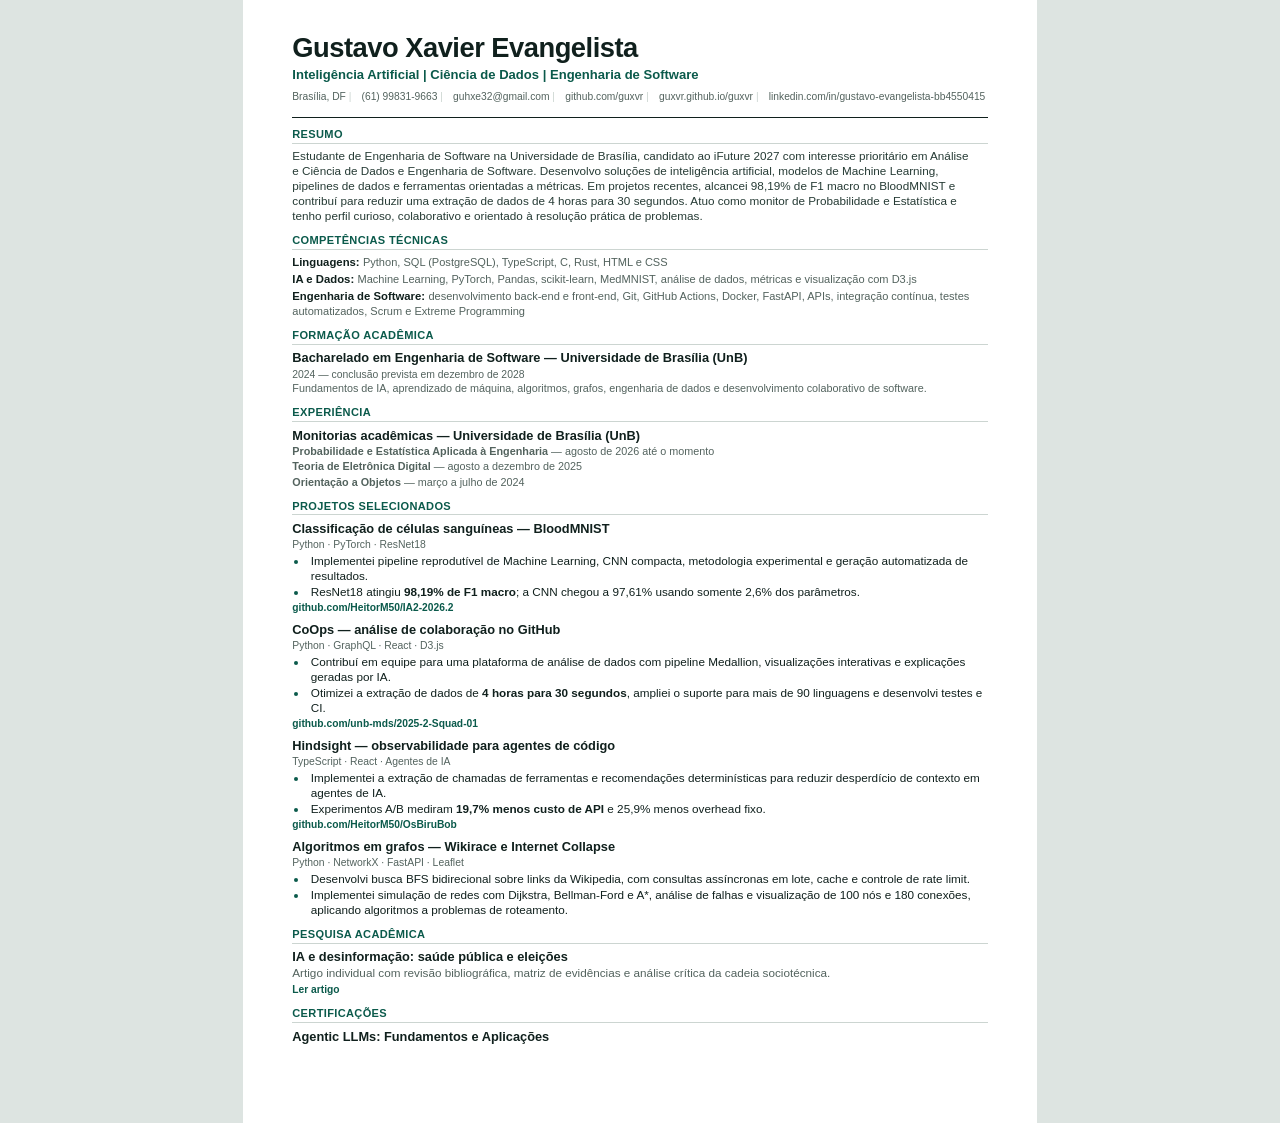
==== resume/gustavo-xavier-cv.html @ 0805de51 "feat: add CV files and update LinkedIn profile link in index" ====
<!doctype html>
<html lang="pt-BR">
  <head>
    <meta charset="UTF-8" />
    <meta name="viewport" content="width=device-width, initial-scale=1.0" />
    <meta name="description" content="Currículo de Gustavo Xavier Evangelista — Inteligência Artificial, Dados e Engenharia de Software." />
    <title>Gustavo Xavier Evangelista — Currículo</title>
    <style>
      :root {
        --ink: #10201d;
        --muted: #53635e;
        --line: #ccd5d1;
        --accent: #0b5a4b;
      }

      * { box-sizing: border-box; }

      @page { size: A4; margin: 0; }

      html { background: #dde4e1; }

      body {
        width: 210mm;
        min-height: 297mm;
        margin: 0 auto;
        padding: 9mm 13mm 8mm;
        background: #fff;
        color: var(--ink);
        font-family: Arial, Helvetica, sans-serif;
        font-size: 8.8pt;
        line-height: 1.27;
        -webkit-font-smoothing: antialiased;
      }

      a { color: inherit; text-decoration: none; }

      .header {
        padding-bottom: 3.2mm;
        border-bottom: 1.5px solid var(--ink);
      }

      h1 { margin: 0; font-size: 20.5pt; line-height: 1; letter-spacing: -.5px; }
      .headline { margin: 1.5mm 0 0; color: var(--accent); font-size: 9.8pt; font-weight: 700; }

      .contact {
        display: flex;
        flex-wrap: wrap;
        gap: .8mm 2.7mm;
        margin-top: 1.8mm;
        color: var(--muted);
        font-size: 7.7pt;
      }
      .contact span:not(:last-child)::after,
      .contact a:not(:last-child)::after { content: "  |"; color: var(--line); }
      .contact a { border-bottom: .5px solid transparent; }
      .contact a:hover { border-color: currentColor; }

      section { margin-top: 3mm; }
      h2 {
        margin: 0 0 1.5mm;
        padding-bottom: .7mm;
        border-bottom: 1px solid var(--line);
        color: var(--accent);
        font-size: 8.3pt;
        line-height: 1;
        letter-spacing: .35px;
        text-transform: uppercase;
      }

      p { margin: 0; }
      .summary { max-width: 180mm; color: #263b35; }

      .skills { display: grid; gap: .5mm; }
      .skill strong { font-size: 8.5pt; }
      .skill span { color: var(--muted); font-size: 8.3pt; }

      h3 { margin: 0; font-size: 9.6pt; line-height: 1.2; }
      .period, .tech { display: block; margin-top: .5mm; color: var(--muted); font-size: 7.8pt; }
      .education-detail { margin-top: .45mm; color: var(--muted); font-size: 8.1pt; }

      .project { margin-top: 1.9mm; break-inside: avoid; }
      .project:first-of-type { margin-top: 0; }
      .project-link { color: var(--accent); font-size: 7.7pt; font-weight: 700; }
      ul { margin: .7mm 0 0; padding-left: 4.2mm; }
      li { margin: .3mm 0 0; padding-left: .7mm; }
      li::marker { color: var(--accent); }

      .research-row p { margin-top: .5mm; color: var(--muted); }
      .research-row .project-link { display: inline-block; margin-top: .5mm; }

      @media print {
        html { background: #fff; }
        body { margin: 0; print-color-adjust: exact; -webkit-print-color-adjust: exact; }
      }
    </style>
  </head>
  <body>
    <header class="header">
      <h1>Gustavo Xavier Evangelista</h1>
      <p class="headline">Inteligência Artificial | Ciência de Dados | Engenharia de Software</p>
      <div class="contact" aria-label="Contato">
        <span>Brasília, DF</span>
        <a href="tel:+5561998319663">(61) 99831-9663</a>
        <a href="mailto:guhxe32@gmail.com">guhxe32@gmail.com</a>
        <a href="https://github.com/guxvr">github.com/guxvr</a>
        <a href="https://guxvr.github.io/guxvr/">guxvr.github.io/guxvr</a>
        <a href="https://www.linkedin.com/in/gustavo-evangelista-bb4550415/">linkedin.com/in/gustavo-evangelista-bb4550415</a>
      </div>
    </header>

    <main>
      <section aria-labelledby="resumo">
        <h2 id="resumo">Resumo</h2>
        <p class="summary">
          Estudante de Engenharia de Software na Universidade de Brasília, candidato ao iFuture 2027 com interesse
          prioritário em Análise e Ciência de Dados e Engenharia de Software. Desenvolvo soluções de inteligência
          artificial, modelos de Machine Learning, pipelines de dados e ferramentas orientadas a métricas. Em projetos
          recentes, alcancei 98,19% de F1 macro no BloodMNIST e contribuí para reduzir uma extração de dados de 4 horas
          para 30 segundos. Atuo como monitor de Probabilidade e Estatística e tenho perfil curioso, colaborativo e
          orientado à resolução prática de problemas.
        </p>
      </section>

      <section aria-labelledby="competencias">
        <h2 id="competencias">Competências técnicas</h2>
        <div class="skills">
          <div class="skill"><strong>Linguagens:</strong> <span>Python, SQL (PostgreSQL), TypeScript, C, Rust, HTML e CSS</span></div>
          <div class="skill"><strong>IA e Dados:</strong> <span>Machine Learning, PyTorch, Pandas, scikit-learn, MedMNIST, análise de dados, métricas e visualização com D3.js</span></div>
          <div class="skill"><strong>Engenharia de Software:</strong> <span>desenvolvimento back-end e front-end, Git, GitHub Actions, Docker, FastAPI, APIs, integração contínua, testes automatizados, Scrum e Extreme Programming</span></div>
        </div>
      </section>

      <section aria-labelledby="formacao">
        <h2 id="formacao">Formação acadêmica</h2>
        <div class="education-row">
          <h3>Bacharelado em Engenharia de Software — Universidade de Brasília (UnB)</h3>
          <span class="period">2024 — conclusão prevista em dezembro de 2028</span>
        </div>
        <p class="education-detail">Fundamentos de IA, aprendizado de máquina, algoritmos, grafos, engenharia de dados e desenvolvimento colaborativo de software.</p>
      </section>

      <section aria-labelledby="experiencia">
        <h2 id="experiencia">Experiência</h2>
        <h3>Monitorias acadêmicas — Universidade de Brasília (UnB)</h3>
        <p class="education-detail"><strong>Probabilidade e Estatística Aplicada à Engenharia</strong> — agosto de 2026 até o momento</p>
        <p class="education-detail"><strong>Teoria de Eletrônica Digital</strong> — agosto a dezembro de 2025</p>
        <p class="education-detail"><strong>Orientação a Objetos</strong> — março a julho de 2024</p>
      </section>

      <section aria-labelledby="projetos">
        <h2 id="projetos">Projetos selecionados</h2>

        <article class="project">
          <div class="project-head">
            <h3>Classificação de células sanguíneas — BloodMNIST</h3>
            <span class="tech">Python · PyTorch · ResNet18</span>
          </div>
          <ul>
            <li>Implementei pipeline reprodutível de Machine Learning, CNN compacta, metodologia experimental e geração automatizada de resultados.</li>
            <li>ResNet18 atingiu <strong>98,19% de F1 macro</strong>; a CNN chegou a 97,61% usando somente 2,6% dos parâmetros.</li>
          </ul>
          <a class="project-link" href="https://github.com/HeitorM50/IA2-2026.2">github.com/HeitorM50/IA2-2026.2</a>
        </article>

        <article class="project">
          <div class="project-head">
            <h3>CoOps — análise de colaboração no GitHub</h3>
            <span class="tech">Python · GraphQL · React · D3.js</span>
          </div>
          <ul>
            <li>Contribuí em equipe para uma plataforma de análise de dados com pipeline Medallion, visualizações interativas e explicações geradas por IA.</li>
            <li>Otimizei a extração de dados de <strong>4 horas para 30 segundos</strong>, ampliei o suporte para mais de 90 linguagens e desenvolvi testes e CI.</li>
          </ul>
          <a class="project-link" href="https://github.com/unb-mds/2025-2-Squad-01">github.com/unb-mds/2025-2-Squad-01</a>
        </article>

        <article class="project">
          <div class="project-head">
            <h3>Hindsight — observabilidade para agentes de código</h3>
            <span class="tech">TypeScript · React · Agentes de IA</span>
          </div>
          <ul>
            <li>Implementei a extração de chamadas de ferramentas e recomendações determinísticas para reduzir desperdício de contexto em agentes de IA.</li>
            <li>Experimentos A/B mediram <strong>19,7% menos custo de API</strong> e 25,9% menos overhead fixo.</li>
          </ul>
          <a class="project-link" href="https://github.com/HeitorM50/OsBiruBob">github.com/HeitorM50/OsBiruBob</a>
        </article>

        <article class="project">
          <div class="project-head">
            <h3>Algoritmos em grafos — Wikirace e Internet Collapse</h3>
            <span class="tech">Python · NetworkX · FastAPI · Leaflet</span>
          </div>
          <ul>
            <li>Desenvolvi busca BFS bidirecional sobre links da Wikipedia, com consultas assíncronas em lote, cache e controle de rate limit.</li>
            <li>Implementei simulação de redes com Dijkstra, Bellman-Ford e A*, análise de falhas e visualização de 100 nós e 180 conexões, aplicando algoritmos a problemas de roteamento.</li>
          </ul>
        </article>
      </section>

      <section aria-labelledby="pesquisa">
        <h2 id="pesquisa">Pesquisa acadêmica</h2>
        <div class="research-row">
          <div>
            <h3>IA e desinformação: saúde pública e eleições</h3>
            <p>Artigo individual com revisão bibliográfica, matriz de evidências e análise crítica da cadeia sociotécnica.</p>
          </div>
          <a class="project-link" href="https://guxvr.github.io/guxvr/assets/docs/artigo-ia-desinformacao.pdf">Ler artigo</a>
        </div>
      </section>

      <section aria-labelledby="certificacoes">
        <h2 id="certificacoes">Certificações</h2>
        <h3>Agentic LLMs: Fundamentos e Aplicações</h3>
      </section>
    </main>

  </body>
</html>
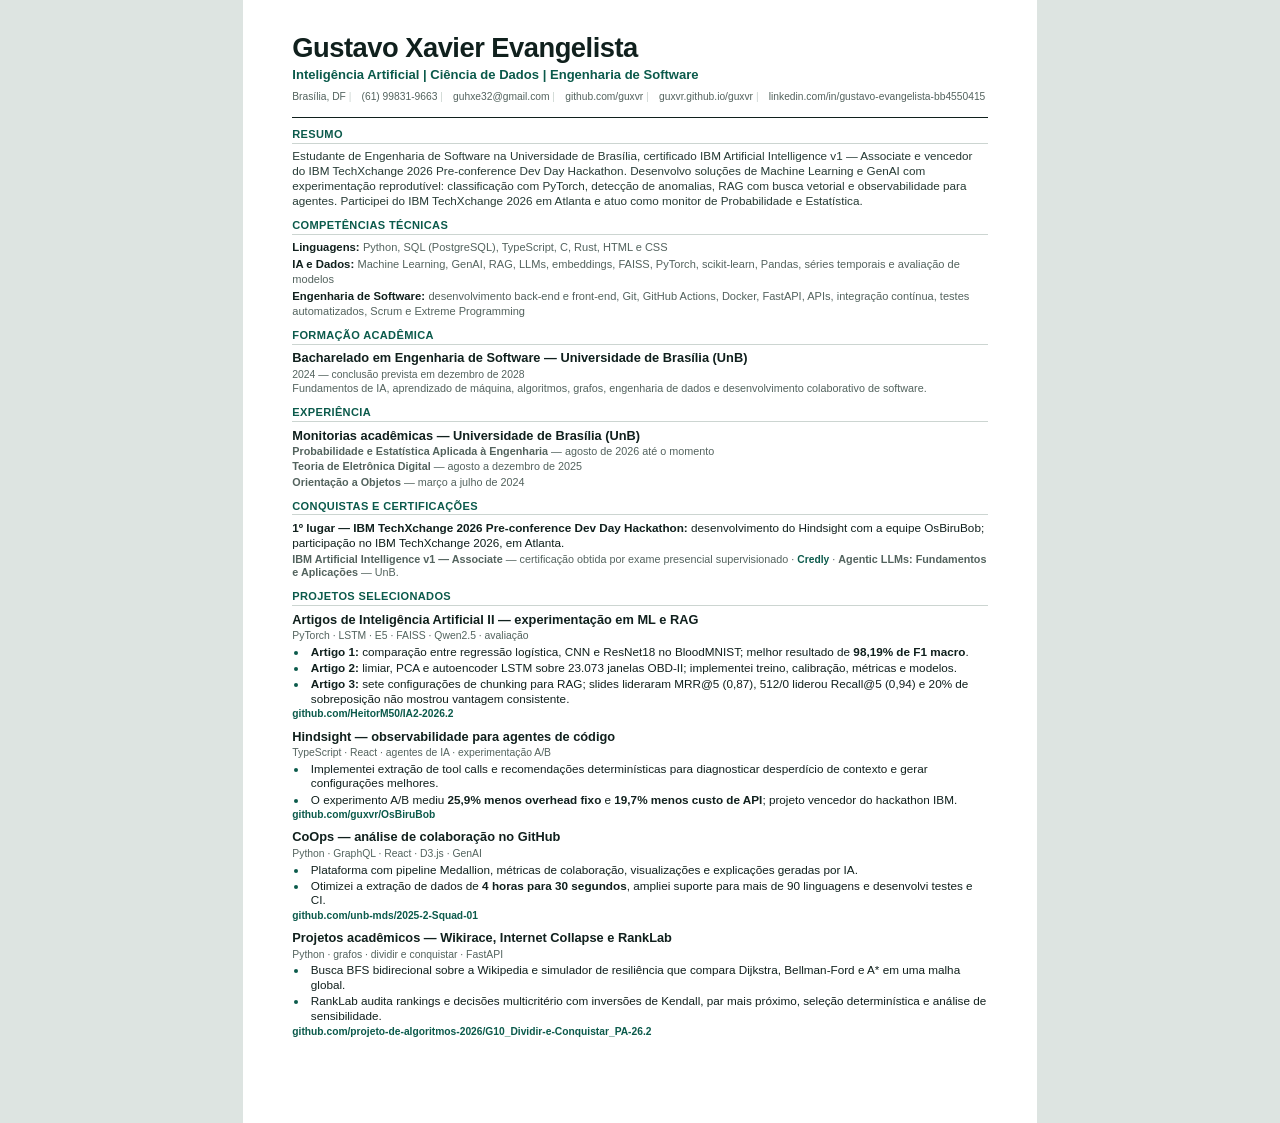
==== commit e0f17705: "feat(resume): add AI achievements and iFood GenAI CV" ====
--- a/resume/gustavo-xavier-cv.html
+++ b/resume/gustavo-xavier-cv.html
@@ -112,12 +112,11 @@
       <section aria-labelledby="resumo">
         <h2 id="resumo">Resumo</h2>
         <p class="summary">
-          Estudante de Engenharia de Software na Universidade de Brasília, candidato ao iFuture 2027 com interesse
-          prioritário em Análise e Ciência de Dados e Engenharia de Software. Desenvolvo soluções de inteligência
-          artificial, modelos de Machine Learning, pipelines de dados e ferramentas orientadas a métricas. Em projetos
-          recentes, alcancei 98,19% de F1 macro no BloodMNIST e contribuí para reduzir uma extração de dados de 4 horas
-          para 30 segundos. Atuo como monitor de Probabilidade e Estatística e tenho perfil curioso, colaborativo e
-          orientado à resolução prática de problemas.
+          Estudante de Engenharia de Software na Universidade de Brasília, certificado IBM Artificial Intelligence
+          v1 — Associate e vencedor do IBM TechXchange 2026 Pre-conference Dev Day Hackathon. Desenvolvo soluções de
+          Machine Learning e GenAI com experimentação reprodutível: classificação com PyTorch, detecção de anomalias,
+          RAG com busca vetorial e observabilidade para agentes. Participei do IBM TechXchange 2026 em Atlanta e atuo
+          como monitor de Probabilidade e Estatística.
         </p>
       </section>
 
@@ -125,7 +124,7 @@
         <h2 id="competencias">Competências técnicas</h2>
         <div class="skills">
           <div class="skill"><strong>Linguagens:</strong> <span>Python, SQL (PostgreSQL), TypeScript, C, Rust, HTML e CSS</span></div>
-          <div class="skill"><strong>IA e Dados:</strong> <span>Machine Learning, PyTorch, Pandas, scikit-learn, MedMNIST, análise de dados, métricas e visualização com D3.js</span></div>
+          <div class="skill"><strong>IA e Dados:</strong> <span>Machine Learning, GenAI, RAG, LLMs, embeddings, FAISS, PyTorch, scikit-learn, Pandas, séries temporais e avaliação de modelos</span></div>
           <div class="skill"><strong>Engenharia de Software:</strong> <span>desenvolvimento back-end e front-end, Git, GitHub Actions, Docker, FastAPI, APIs, integração contínua, testes automatizados, Scrum e Extreme Programming</span></div>
         </div>
       </section>
@@ -147,71 +146,63 @@
         <p class="education-detail"><strong>Orientação a Objetos</strong> — março a julho de 2024</p>
       </section>
 
+      <section aria-labelledby="conquistas">
+        <h2 id="conquistas">Conquistas e certificações</h2>
+        <p><strong>1º lugar — IBM TechXchange 2026 Pre-conference Dev Day Hackathon:</strong> desenvolvimento do Hindsight com a equipe OsBiruBob; participação no IBM TechXchange 2026, em Atlanta.</p>
+        <p class="education-detail"><strong>IBM Artificial Intelligence v1 — Associate</strong> — certificação obtida por exame presencial supervisionado · <a class="project-link" href="https://www.credly.com/badges/b7a9377f-bfa8-40fb-81f2-3b67e5ed50d9/linked_in_profile">Credly</a> · <strong>Agentic LLMs: Fundamentos e Aplicações</strong> — UnB.</p>
+      </section>
+
       <section aria-labelledby="projetos">
         <h2 id="projetos">Projetos selecionados</h2>
 
         <article class="project">
           <div class="project-head">
-            <h3>Classificação de células sanguíneas — BloodMNIST</h3>
-            <span class="tech">Python · PyTorch · ResNet18</span>
-          </div>
-          <ul>
-            <li>Implementei pipeline reprodutível de Machine Learning, CNN compacta, metodologia experimental e geração automatizada de resultados.</li>
-            <li>ResNet18 atingiu <strong>98,19% de F1 macro</strong>; a CNN chegou a 97,61% usando somente 2,6% dos parâmetros.</li>
+            <h3>Artigos de Inteligência Artificial II — experimentação em ML e RAG</h3>
+            <span class="tech">PyTorch · LSTM · E5 · FAISS · Qwen2.5 · avaliação</span>
+          </div>
+          <ul>
+            <li><strong>Artigo 1:</strong> comparação entre regressão logística, CNN e ResNet18 no BloodMNIST; melhor resultado de <strong>98,19% de F1 macro</strong>.</li>
+            <li><strong>Artigo 2:</strong> limiar, PCA e autoencoder LSTM sobre 23.073 janelas OBD-II; implementei treino, calibração, métricas e modelos.</li>
+            <li><strong>Artigo 3:</strong> sete configurações de chunking para RAG; slides lideraram MRR@5 (0,87), 512/0 liderou Recall@5 (0,94) e 20% de sobreposição não mostrou vantagem consistente.</li>
           </ul>
           <a class="project-link" href="https://github.com/HeitorM50/IA2-2026.2">github.com/HeitorM50/IA2-2026.2</a>
         </article>
 
         <article class="project">
           <div class="project-head">
+            <h3>Hindsight — observabilidade para agentes de código</h3>
+            <span class="tech">TypeScript · React · agentes de IA · experimentação A/B</span>
+          </div>
+          <ul>
+            <li>Implementei extração de tool calls e recomendações determinísticas para diagnosticar desperdício de contexto e gerar configurações melhores.</li>
+            <li>O experimento A/B mediu <strong>25,9% menos overhead fixo</strong> e <strong>19,7% menos custo de API</strong>; projeto vencedor do hackathon IBM.</li>
+          </ul>
+          <a class="project-link" href="https://github.com/guxvr/OsBiruBob">github.com/guxvr/OsBiruBob</a>
+        </article>
+
+        <article class="project">
+          <div class="project-head">
             <h3>CoOps — análise de colaboração no GitHub</h3>
-            <span class="tech">Python · GraphQL · React · D3.js</span>
-          </div>
-          <ul>
-            <li>Contribuí em equipe para uma plataforma de análise de dados com pipeline Medallion, visualizações interativas e explicações geradas por IA.</li>
-            <li>Otimizei a extração de dados de <strong>4 horas para 30 segundos</strong>, ampliei o suporte para mais de 90 linguagens e desenvolvi testes e CI.</li>
+            <span class="tech">Python · GraphQL · React · D3.js · GenAI</span>
+          </div>
+          <ul>
+            <li>Plataforma com pipeline Medallion, métricas de colaboração, visualizações e explicações geradas por IA.</li>
+            <li>Otimizei a extração de dados de <strong>4 horas para 30 segundos</strong>, ampliei suporte para mais de 90 linguagens e desenvolvi testes e CI.</li>
           </ul>
           <a class="project-link" href="https://github.com/unb-mds/2025-2-Squad-01">github.com/unb-mds/2025-2-Squad-01</a>
         </article>
 
         <article class="project">
           <div class="project-head">
-            <h3>Hindsight — observabilidade para agentes de código</h3>
-            <span class="tech">TypeScript · React · Agentes de IA</span>
-          </div>
-          <ul>
-            <li>Implementei a extração de chamadas de ferramentas e recomendações determinísticas para reduzir desperdício de contexto em agentes de IA.</li>
-            <li>Experimentos A/B mediram <strong>19,7% menos custo de API</strong> e 25,9% menos overhead fixo.</li>
-          </ul>
-          <a class="project-link" href="https://github.com/HeitorM50/OsBiruBob">github.com/HeitorM50/OsBiruBob</a>
-        </article>
-
-        <article class="project">
-          <div class="project-head">
-            <h3>Algoritmos em grafos — Wikirace e Internet Collapse</h3>
-            <span class="tech">Python · NetworkX · FastAPI · Leaflet</span>
-          </div>
-          <ul>
-            <li>Desenvolvi busca BFS bidirecional sobre links da Wikipedia, com consultas assíncronas em lote, cache e controle de rate limit.</li>
-            <li>Implementei simulação de redes com Dijkstra, Bellman-Ford e A*, análise de falhas e visualização de 100 nós e 180 conexões, aplicando algoritmos a problemas de roteamento.</li>
-          </ul>
-        </article>
-      </section>
-
-      <section aria-labelledby="pesquisa">
-        <h2 id="pesquisa">Pesquisa acadêmica</h2>
-        <div class="research-row">
-          <div>
-            <h3>IA e desinformação: saúde pública e eleições</h3>
-            <p>Artigo individual com revisão bibliográfica, matriz de evidências e análise crítica da cadeia sociotécnica.</p>
-          </div>
-          <a class="project-link" href="https://guxvr.github.io/guxvr/assets/docs/artigo-ia-desinformacao.pdf">Ler artigo</a>
-        </div>
-      </section>
-
-      <section aria-labelledby="certificacoes">
-        <h2 id="certificacoes">Certificações</h2>
-        <h3>Agentic LLMs: Fundamentos e Aplicações</h3>
+            <h3>Projetos acadêmicos — Wikirace, Internet Collapse e RankLab</h3>
+            <span class="tech">Python · grafos · dividir e conquistar · FastAPI</span>
+          </div>
+          <ul>
+            <li>Busca BFS bidirecional sobre a Wikipedia e simulador de resiliência que compara Dijkstra, Bellman-Ford e A* em uma malha global.</li>
+            <li>RankLab audita rankings e decisões multicritério com inversões de Kendall, par mais próximo, seleção determinística e análise de sensibilidade.</li>
+          </ul>
+          <a class="project-link" href="https://github.com/projeto-de-algoritmos-2026/G10_Dividir-e-Conquistar_PA-26.2">github.com/projeto-de-algoritmos-2026/G10_Dividir-e-Conquistar_PA-26.2</a>
+        </article>
       </section>
     </main>
 
